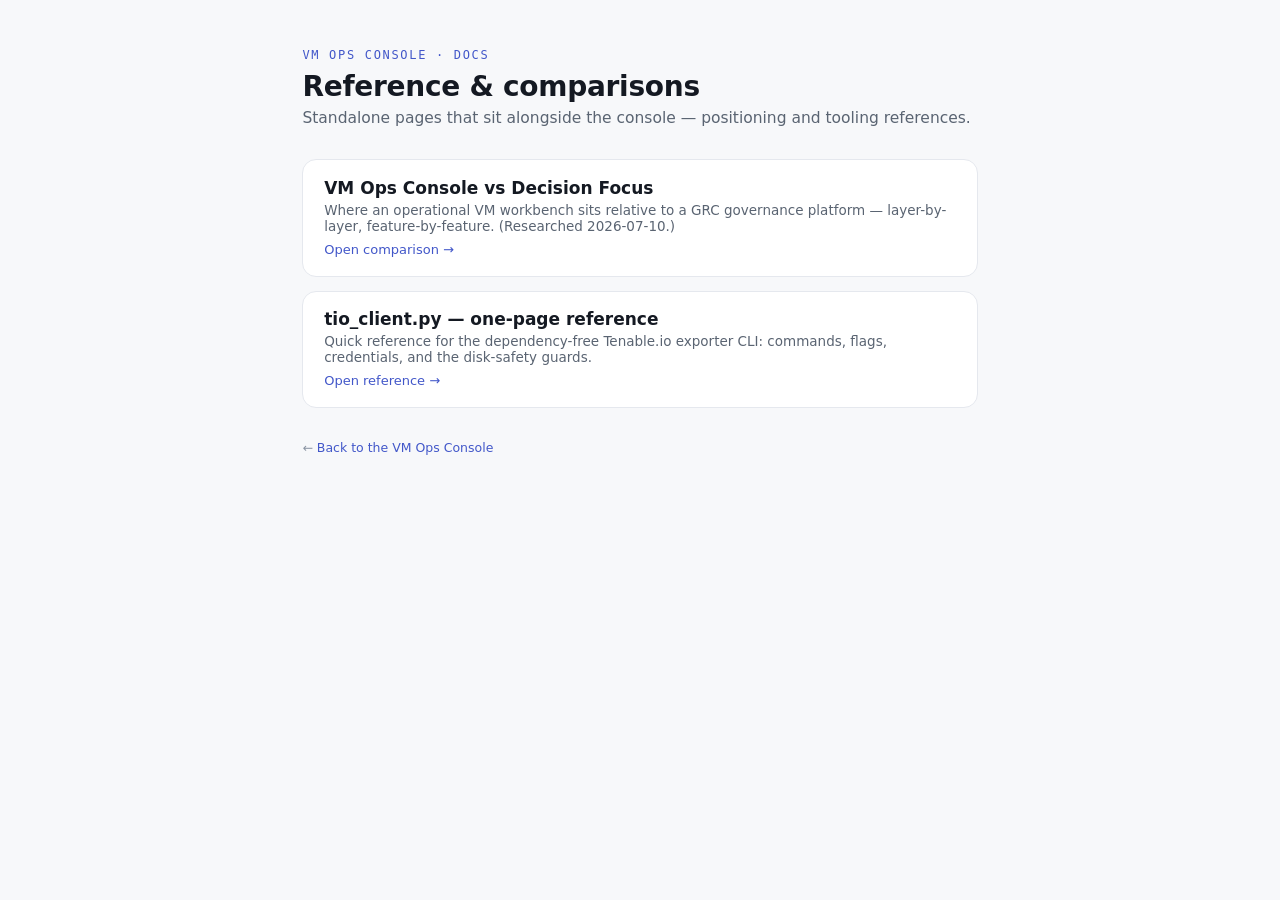
==== docs/index.html @ ee2cef63 "docs: add standalone comparison + reference pages - docs/vm-ops-console-vs-decision-focus.html — res" ====
<!doctype html>
<html lang="en">
<head>
  <meta charset="utf-8">
  <meta name="viewport" content="width=device-width, initial-scale=1">
  <meta name="robots" content="noindex">
  <title>VM Ops Console — docs</title>
  <style>
    :root{
      --bg:#f7f8fa; --panel:#fff; --ink:#141922; --soft:#5a6472; --faint:#8a94a3; --line:#e5e8ee; --accent:#4257c9;
      --sans:-apple-system,BlinkMacSystemFont,"Segoe UI",system-ui,sans-serif;
      --mono:ui-monospace,"SF Mono",Menlo,Consolas,monospace;
    }
    @media (prefers-color-scheme:dark){:root{
      --bg:#0d1117; --panel:#161c26; --ink:#e8edf4; --soft:#9aa6b4; --faint:#6b7686; --line:#232c38; --accent:#7c8cf0;
    }}
    *{box-sizing:border-box;} body{margin:0; background:var(--bg); color:var(--ink); font-family:var(--sans);}
    .wrap{max-width:720px; margin:0 auto; padding:3rem 1.4rem 4rem;}
    .eyebrow{font-family:var(--mono); font-size:12px; letter-spacing:.14em; text-transform:uppercase; color:var(--accent); margin:0 0 .5rem;}
    h1{font-size:28px; font-weight:600; margin:0 0 .4rem; letter-spacing:-.01em;}
    .lede{color:var(--soft); font-size:15.5px; margin:0 0 2rem;}
    a.card{display:block; text-decoration:none; color:inherit; background:var(--panel); border:1px solid var(--line);
           border-radius:14px; padding:1.1rem 1.3rem; margin-bottom:14px; transition:border-color .12s, transform .12s;}
    a.card:hover{border-color:var(--accent); transform:translateY(-1px);}
    a.card h2{margin:0 0 4px; font-size:17px; font-weight:600;}
    a.card p{margin:0; color:var(--soft); font-size:13.5px;}
    a.card .go{color:var(--accent); font-size:13px; margin-top:8px; display:inline-block;}
    .foot{color:var(--faint); font-size:12.5px; margin-top:2rem;}
    .foot a{color:var(--accent); text-decoration:none;}
  </style>
</head>
<body>
  <div class="wrap">
    <p class="eyebrow">VM Ops Console · docs</p>
    <h1>Reference &amp; comparisons</h1>
    <p class="lede">Standalone pages that sit alongside the console — positioning and tooling references.</p>

    <a class="card" href="vm-ops-console-vs-decision-focus.html">
      <h2>VM Ops Console vs Decision Focus</h2>
      <p>Where an operational VM workbench sits relative to a GRC governance platform — layer-by-layer, feature-by-feature. (Researched 2026-07-10.)</p>
      <span class="go">Open comparison →</span>
    </a>

    <a class="card" href="tio-client-reference.html">
      <h2>tio_client.py — one-page reference</h2>
      <p>Quick reference for the dependency-free Tenable.io exporter CLI: commands, flags, credentials, and the disk-safety guards.</p>
      <span class="go">Open reference →</span>
    </a>

    <p class="foot">← <a href="../">Back to the VM Ops Console</a></p>
  </div>
</body>
</html>
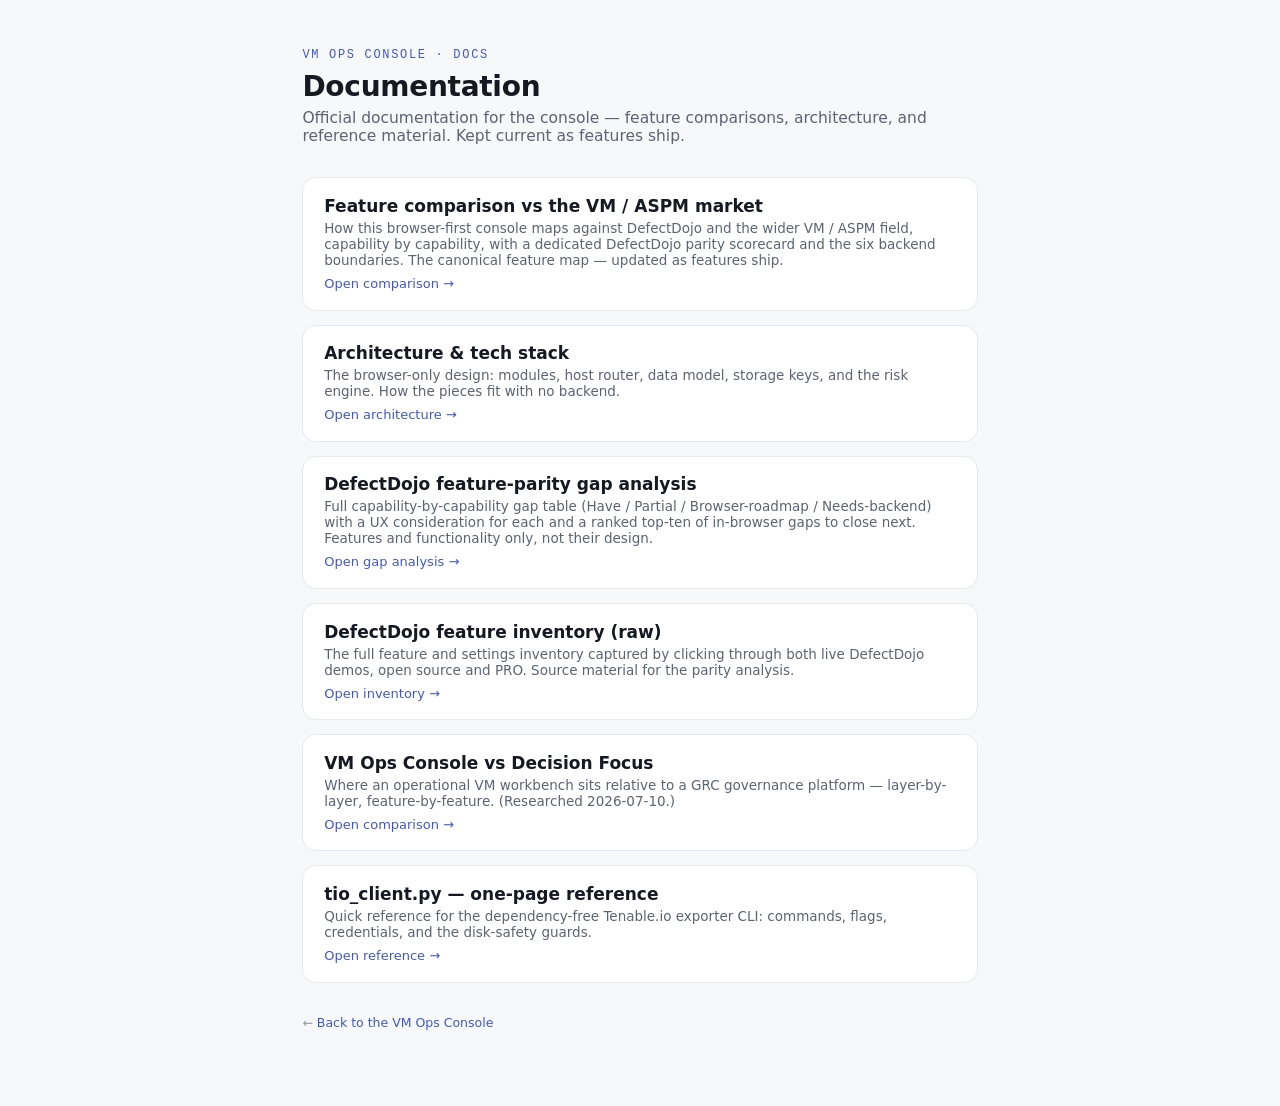
==== commit 056eca0c: "docs: make the feature comparison + DefectDojo research official documentation - Commit the DefectDo" ====
--- a/docs/index.html
+++ b/docs/index.html
@@ -32,8 +32,32 @@
 <body>
   <div class="wrap">
     <p class="eyebrow">VM Ops Console · docs</p>
-    <h1>Reference &amp; comparisons</h1>
-    <p class="lede">Standalone pages that sit alongside the console — positioning and tooling references.</p>
+    <h1>Documentation</h1>
+    <p class="lede">Official documentation for the console — feature comparisons, architecture, and reference material. Kept current as features ship.</p>
+
+    <a class="card" href="feature-comparison.html">
+      <h2>Feature comparison vs the VM / ASPM market</h2>
+      <p>How this browser-first console maps against DefectDojo and the wider VM / ASPM field, capability by capability, with a dedicated DefectDojo parity scorecard and the six backend boundaries. The canonical feature map — updated as features ship.</p>
+      <span class="go">Open comparison →</span>
+    </a>
+
+    <a class="card" href="architecture.html">
+      <h2>Architecture &amp; tech stack</h2>
+      <p>The browser-only design: modules, host router, data model, storage keys, and the risk engine. How the pieces fit with no backend.</p>
+      <span class="go">Open architecture →</span>
+    </a>
+
+    <a class="card" href="https://github.com/cloudanimal/vm-ops-console/blob/main/docs/DEFECTDOJO-PARITY.md">
+      <h2>DefectDojo feature-parity gap analysis</h2>
+      <p>Full capability-by-capability gap table (Have / Partial / Browser-roadmap / Needs-backend) with a UX consideration for each and a ranked top-ten of in-browser gaps to close next. Features and functionality only, not their design.</p>
+      <span class="go">Open gap analysis →</span>
+    </a>
+
+    <a class="card" href="https://github.com/cloudanimal/vm-ops-console/blob/main/docs/DEFECTDOJO-FEATURE-INVENTORY.md">
+      <h2>DefectDojo feature inventory (raw)</h2>
+      <p>The full feature and settings inventory captured by clicking through both live DefectDojo demos, open source and PRO. Source material for the parity analysis.</p>
+      <span class="go">Open inventory →</span>
+    </a>
 
     <a class="card" href="vm-ops-console-vs-decision-focus.html">
       <h2>VM Ops Console vs Decision Focus</h2>
